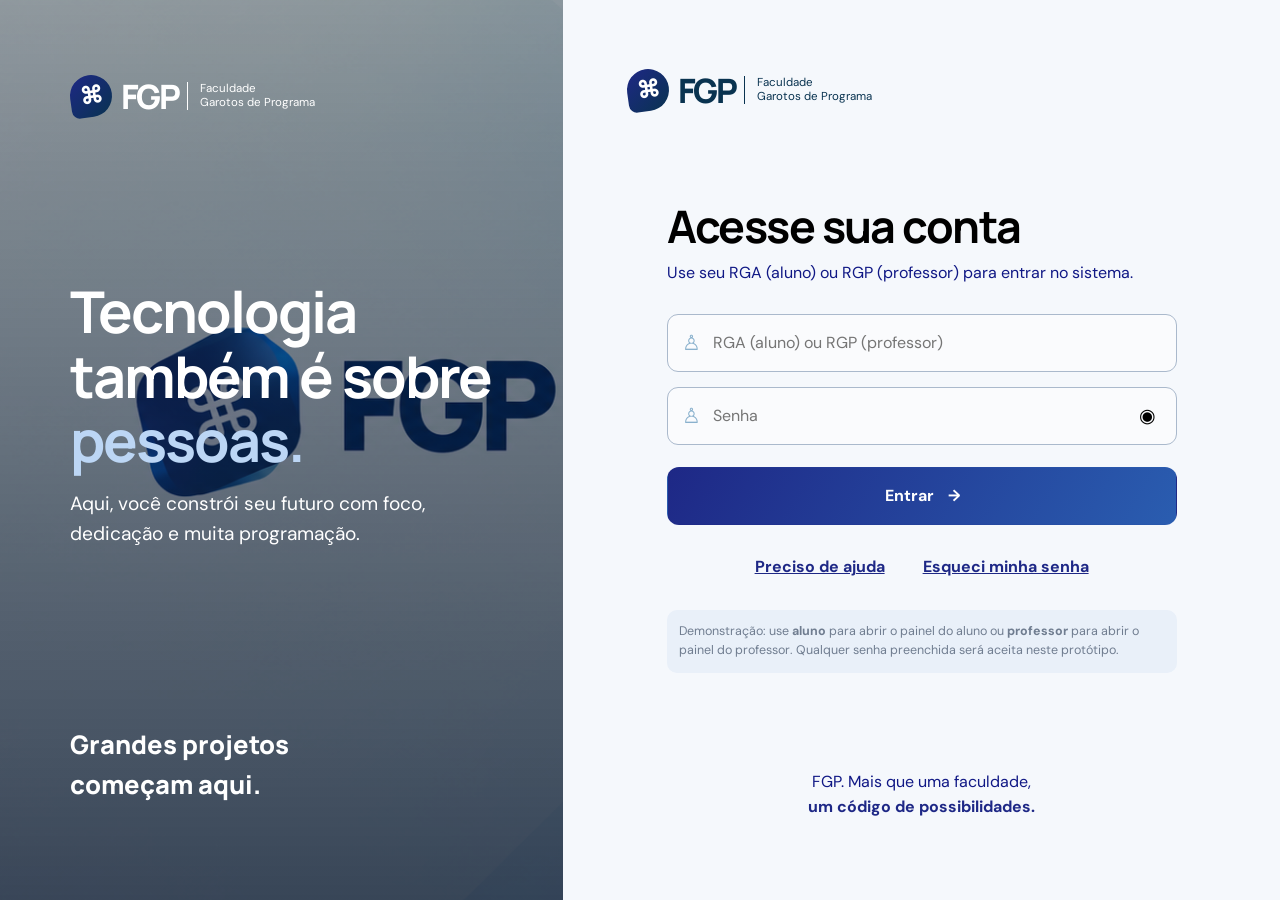
==== frontend/login.html @ a55eb17c "Aula 2: Flask servindo o site" ====
<!DOCTYPE html>
<html lang="pt-BR">
<head>
  <meta charset="UTF-8"><meta name="viewport" content="width=device-width, initial-scale=1.0">
  <title>Acesso ao portal | FGP</title><link rel="stylesheet" href="css/style.css"><script src="js/app.js" defer></script>
</head>
<body class="login-page">
  <main class="login-layout">
    <section class="login-story">
      <a class="brand brand-light" href="index.html"><span class="brand-mark">⌘</span><span class="brand-name">FGP</span><span class="brand-subtitle">Faculdade<br>Garotos de Programa</span></a>
      <div><h1>Tecnologia também é sobre <span>pessoas.</span></h1><p>Aqui, você constrói seu futuro com foco, dedicação e muita programação.</p></div>
      <p class="story-quote">Grandes projetos<br>começam aqui.</p>
    </section>
    <section class="login-panel">
      <a class="brand login-brand" href="index.html"><span class="brand-mark">⌘</span><span class="brand-name">FGP</span><span class="brand-subtitle">Faculdade<br>Garotos de Programa</span></a>
      <div class="login-box">
        <h2>Acesse sua conta</h2><p>Use seu RGA (aluno) ou RGP (professor) para entrar no sistema.</p>
        <form id="login-form">
          <label class="sr-only" for="login-id">RGA ou RGP</label><div class="input-icon"><span>♙</span><input id="login-id" name="identificador" placeholder="RGA (aluno) ou RGP (professor)" autocomplete="username" required></div>
          <label class="sr-only" for="login-password">Senha</label><div class="input-icon"><span>♙</span><input id="login-password" name="senha" type="password" placeholder="Senha" autocomplete="current-password" required><button class="password-toggle" type="button" aria-label="Mostrar senha">◉</button></div>
          <button class="button button-primary button-full" type="submit">Entrar <span>→</span></button>
          <div class="login-links"><button type="button" class="text-button" data-dialog="help-dialog">Preciso de ajuda</button><button type="button" class="text-button" data-dialog="reset-dialog">Esqueci minha senha</button></div>
          <p class="login-hint">Demonstração: use <b>aluno</b> para abrir o painel do aluno ou <b>professor</b> para abrir o painel do professor. Qualquer senha preenchida será aceita neste protótipo.</p>
          <div class="form-message" id="login-message" role="status" aria-live="polite"></div>
        </form>
      </div>
      <p class="login-tagline">FGP. Mais que uma faculdade,<br><strong>um código de possibilidades.</strong></p>
    </section>
  </main>
  <dialog id="help-dialog" class="modal"><button class="modal-close" data-close-dialog aria-label="Fechar">×</button><h2>Precisa de ajuda?</h2><p>Para este protótipo, utilize o identificador <b>aluno</b> ou <b>professor</b> e preencha uma senha de demonstração.</p><p>Em um sistema real, este espaço deve estar conectado ao suporte institucional.</p></dialog>
  <dialog id="reset-dialog" class="modal"><button class="modal-close" data-close-dialog aria-label="Fechar">×</button><h2>Recuperar senha</h2><p>A recuperação real precisa de um serviço seguro de autenticação. No protótipo, volte ao login e use as credenciais de demonstração.</p><button class="button button-primary" data-close-dialog>Entendi</button></dialog>
</body>
</html>
---- frontend/css/style.css ----
/* ==========================================================
   FGP — Folha de estilos principal
   Cores, componentes, responsividade e animações em português.
   ========================================================== */
@import url('https://fonts.googleapis.com/css2?family=DM+Sans:wght@400;500;600;700&family=Manrope:wght@400;500;600;700;800&display=swap');

:root {
  --green-950: #093350;
  --green-900: #397cab;
  --green-800: #8ab1cd;
  --green-700: #1e2886;
  --green-600: #000c7a;
  --green-200: #d6e4f3;
  --green-100: #e8f0fa;
  --cream: #f5f8fc;
  --white: #fff;
  --text: #000000;
  --muted: #101885;
  --line: #d0dbe8;
  --yellow: #2f6fd6;
  --shadow: 0 12px 35px rgba(9, 35, 80, .09);
  --radius: 18px;
  --content: 1440px;
}
* { box-sizing: border-box; }
html { scroll-behavior: smooth; scroll-padding-top: 90px; }
body { margin: 0; color: var(--text); background: var(--cream); font-family: 'DM Sans', Arial, sans-serif; line-height: 1.55; }
button, input, select, textarea { font: inherit; }
button, a { -webkit-tap-highlight-color: transparent; }
a { color: inherit; text-decoration: none; }
button { color: inherit; }
img { max-width: 100%; }
[hidden] { display: none !important; }
h1, h2, h3, h4 { font-family: 'Manrope', 'DM Sans', sans-serif; line-height: 1.12; letter-spacing: -.035em; margin-top: 0; }
p { margin-top: 0; }
.container { width: min(var(--content), calc(100% - 7vw)); margin-inline: auto; }
.eyebrow { color: var(--green-700); font-size: .76rem; font-weight: 800; letter-spacing: .22em; line-height: 1.6; margin-bottom: 12px; }
.section-title { font-size: clamp(2rem, 4vw, 3.4rem); margin-bottom: 12px; }
.section-title span, h1 span, h2 span { color: var(--green-600); }
.section-intro { max-width: 560px; color: var(--muted); margin-bottom: 28px; }
.site-header { min-height: 82px; padding: 12px 5.2%; display: flex; align-items: center; gap: 28px; justify-content: space-between; background: rgba(246, 249, 253, .96); border-bottom: 1px solid rgba(9, 35, 80, .08); position: sticky; top: 0; z-index: 20; backdrop-filter: blur(16px); }
.brand { display: inline-flex; align-items: center; gap: 9px; flex-shrink: 0; color: var(--green-950); }
.brand-mark { display: grid; place-items: center; width: 42px; height: 42px; border-radius: 50% 50% 50% 8px; background: linear-gradient(140deg, var(--green-700), var(--green-950)); color: white; font-size: 1.45rem; font-weight: 800; transform: rotate(-8deg); }
.brand-name { font-family: 'Manrope', sans-serif; font-size: 2.1rem; font-weight: 800; letter-spacing: -.08em; }
.brand-subtitle { border-left: 1px solid currentColor; padding-left: 12px; font-size: .72rem; line-height: 1.25; }
.main-nav { display: flex; align-items: center; gap: clamp(16px, 3vw, 42px); font-size: .9rem; }
.main-nav a { padding: 10px 0; position: relative; transition: color .25s ease; }
.main-nav a::after { content: ''; position: absolute; left: 0; bottom: 2px; width: 0; height: 2px; background: var(--green-600); transition: width .25s ease; }
.main-nav a:hover, .main-nav a.active { color: var(--green-700); }
.main-nav a:hover::after, .main-nav a.active::after { width: 100%; }
.button { display: inline-flex; justify-content: center; align-items: center; gap: 14px; min-height: 46px; padding: 12px 19px; border: 1px solid transparent; border-radius: 12px; font-weight: 700; cursor: pointer; text-align: center; transition: transform .22s ease, box-shadow .22s ease, background .22s ease, border-color .22s ease; }
.button:hover { transform: translateY(-3px); box-shadow: 0 9px 20px rgba(9, 35, 80, .16); }
.button:active, .dashboard-card:active, .feature-card:active { transform: translateY(0) scale(.985); }
.button-primary { background: linear-gradient(120deg, var(--green-700), #2a5db0); color: white; }
.button-primary:hover { background: var(--green-900); }
.button-outline { border-color: var(--green-700); color: var(--green-800); background: transparent; }
.button-outline:hover { background: var(--green-100); }
.button-light { color: var(--green-950); background: #fff; }
.button-ghost { border-color: rgba(255,255,255,.8); color: white; background: transparent; }
.button-full { width: 100%; }
.menu-toggle { display: none; border: 1px solid var(--line); background: white; border-radius: 10px; padding: 8px 12px; cursor: pointer; }
.home-hero { display: grid; grid-template-columns: minmax(360px, .96fr) minmax(0, 1.04fr); min-height: clamp(420px, 39vw, 610px); background: linear-gradient(90deg, var(--cream) 0%, #f2f6fb 50%, #e3ecf7 100%); }
.hero-copy { padding: clamp(40px, 6vw, 85px) 5vw; display: flex; flex-direction: column; justify-content: center; align-items: flex-start; }
.hero-copy h1 { font-size: clamp(2.5rem, 4.6vw, 4.7rem); margin-bottom: 18px; max-width: 660px; }
.hero-copy > p:not(.eyebrow) { max-width: 510px; color: var(--muted); font-size: clamp(1rem, 1.4vw, 1.2rem); }
.button-row { display: flex; flex-wrap: wrap; gap: 14px; margin-top: 16px; }
.hero-image, .degree-hero-image, .promo-image, .campus-photo, .welcome-photo, .teacher-photo { background-size: cover; background-position: center; }
.home-photo { min-height: 400px; position: relative; background-image: linear-gradient(90deg, rgba(245,248,252,.05), rgba(6,22,48,.02)), url('../assets/Banner\ corporativo\ FGP\ em\ azul\ e\ menta.png'); background-position: 60% 38%; }
.photo-caption { position: absolute; right: 9%; top: 14%; color: white; font-family: 'Manrope'; font-size: clamp(1.4rem, 2.5vw, 2.6rem); font-weight: 800; line-height: 1.04; text-shadow: 0 3px 14px #091f3d; }
.feature-grid { display: grid; grid-template-columns: repeat(3, 1fr); gap: 20px; padding-block: 26px; }
.feature-card, .dashboard-card { position: relative; text-align: left; display: block; border: 1px solid var(--line); border-radius: 15px; background: rgba(255,255,255,.46); padding: 23px; transition: transform .24s ease, box-shadow .24s ease, border-color .24s ease, background .24s ease; }
.feature-card:hover, .dashboard-card:hover { transform: translateY(-5px); box-shadow: var(--shadow); border-color: #9db3cf; background: white; }
.feature-icon { display: inline-grid; place-items: center; width: 56px; height: 56px; border-radius: 15px; background: var(--green-100); color: var(--green-900); font-size: 2rem; margin-bottom: 13px; }
.feature-card h2, .dashboard-card h3 { font-size: 1.18rem; margin-bottom: 8px; }
.feature-card p, .dashboard-card p { color: var(--muted); font-size: .94rem; margin-bottom: 24px; max-width: 300px; }
.card-arrow, .dashboard-card i { position: absolute; right: 20px; bottom: 15px; font-size: 1.4rem; font-style: normal; transition: transform .2s ease; }
.feature-card:hover .card-arrow, .dashboard-card:hover i { transform: translateX(5px); }
.section { padding-block: 52px 62px; }
.section-soft { background: linear-gradient(130deg, #edf2f9, #f7f9fc); }
.promo-grid { display: grid; grid-template-columns: repeat(3, 1fr); gap: 16px; margin-top: 26px; }
.promo-card { border: 1px solid var(--line); border-radius: 15px; overflow: hidden; background: white; box-shadow: 0 3px 10px rgba(0,0,0,.035); }
.promo-image { height: clamp(150px, 18vw, 255px); }
.lab-photo { background-image: url('../assets/Banner\ corporativo\ FGP\ em\ azul\ e\ menta.png'); background-position: 52% 28%; }
.teamwork-photo { background-image: url('../assets/Banner\ corporativo\ FGP\ em\ azul\ e\ menta.png'); background-position: 67% 35%; }
.campus-photo { background-image: url('../assets/Banner\ corporativo\ FGP\ em\ azul\ e\ menta.png'); background-position: 16% 80%; }
.promo-content { padding: 18px 20px 20px; }
.promo-content h3 { font-size: 1.05rem; margin-bottom: 7px; }
.promo-content p { color: var(--muted); font-size: .9rem; margin-bottom: 0; }
.cta-band { display: flex; justify-content: space-between; align-items: center; gap: 28px; background: linear-gradient(115deg, #0d2c55, #1e4f8f); color: white; border-radius: 18px; padding: clamp(28px, 4vw, 54px); margin-block: 34px; }
.cta-band h2 { font-size: clamp(1.7rem, 3.2vw, 2.8rem); margin-bottom: 8px; }
.cta-band h2 span { color: #c9dcf5; }
.cta-band p { margin-bottom: 0; color: #dfe8f5; }
.cta-band .button-row { margin-top: 0; justify-content: flex-end; }
.site-footer { display: grid; grid-template-columns: 1.5fr 1.4fr 1fr 1fr 1.2fr; gap: 25px; align-items: start; padding: 38px 5.2%; background: #f8fafd; border-top: 1px solid var(--line); font-size: .84rem; }
.site-footer > p { color: var(--muted); }
.footer-links { display: flex; flex-direction: column; gap: 7px; }
.footer-links a:hover { color: var(--green-600); text-decoration: underline; }
.footer-social { display: flex; flex-direction: column; gap: 10px; }
.footer-social span { font-size: 1.2rem; }
.footer-social small { color: #7a8699; }

/* Página de graduações e captação de interessados */
.degree-hero { display: grid; grid-template-columns: .92fr 1.08fr; min-height: 380px; background: #eef3fa; }
.degree-hero-copy { padding: clamp(32px, 5vw, 66px) 5vw; display: flex; flex-direction: column; justify-content: center; }
.degree-hero-copy h1 { font-size: clamp(2.7rem, 5vw, 4.5rem); margin-bottom: 18px; }
.degree-hero-copy > p:not(.eyebrow) { color: var(--muted); max-width: 490px; }
.degree-hero-image { min-height: 360px; background-image: url('../assets/Banner\ corporativo\ FGP\ em\ azul\ e\ menta.png'); background-position: 69% 35%; }
.mini-benefits { display: flex; flex-wrap: wrap; gap: 12px; margin-top: 20px; font-size: .78rem; color: var(--green-800); }
.mini-benefits span { border-right: 1px solid #c5d1e0; padding-right: 12px; }
.degree-content { display: grid; grid-template-columns: minmax(0, 1.25fr) minmax(320px, .85fr); gap: 30px; align-items: start; padding-block: 30px 50px; }
.degree-list-area { padding: 18px 0; }
.degree-list-area h2 { font-size: clamp(1.7rem, 3vw, 2.3rem); margin-bottom: 8px; }
.degree-list-area > p:not(.eyebrow) { color: var(--muted); max-width: 560px; }
.course-toggle { margin: 12px 0 28px; }
.course-list { display: grid; gap: 10px; margin-bottom: 26px; }
.course-option { display: grid; grid-template-columns: 45px 1fr auto; align-items: center; gap: 12px; padding: 15px; border: 1px solid var(--line); border-radius: 13px; background: white; animation: fade-up .35s ease both; }
.course-option > span { display: grid; place-items: center; width: 42px; height: 42px; border-radius: 12px; background: var(--green-100); font-size: 1.35rem; }
.course-option h3 { margin-bottom: 4px; font-size: 1rem; }
.course-option p { margin-bottom: 0; color: var(--muted); font-size: .84rem; }
.text-button { border: 0; background: transparent; color: var(--green-700); text-decoration: underline; font-weight: 700; cursor: pointer; padding: 8px; }
.text-button:hover { color: var(--green-950); }
.highlight-courses { margin-top: 24px; }
.small-course-grid { display: grid; grid-template-columns: repeat(3, minmax(0,1fr)); gap: 12px; }
.small-course { position: relative; text-align: left; min-height: 135px; display: flex; flex-direction: column; align-items: flex-start; gap: 10px; padding: 16px; background: #fff; border: 1px solid var(--line); border-radius: 13px; cursor: pointer; transition: transform .2s ease, box-shadow .2s ease; }
.small-course:hover { transform: translateY(-4px); box-shadow: var(--shadow); }
.small-course span { display: grid; place-items: center; width: 38px; height: 38px; border-radius: 10px; background: var(--green-800); color: white; font-size: 1.3rem; }
.small-course strong { font-size: .88rem; line-height: 1.25; padding-right: 12px; }
.small-course i { position: absolute; right: 12px; bottom: 9px; font-style: normal; }
.contact-card { padding: 24px; border: 1px solid #c9d7e8; border-radius: 16px; background: linear-gradient(145deg, #f2f6fc, white); box-shadow: 0 8px 25px rgba(9,35,80,.05); }
.contact-card h2 { font-size: clamp(1.55rem, 2.4vw, 2.1rem); margin-bottom: 9px; }
.contact-card > p:not(.eyebrow) { color: var(--muted); font-size: .93rem; }
.contact-card form { display: flex; flex-direction: column; gap: 7px; }
.contact-card label, .contact-card legend { font-size: .82rem; font-weight: 700; margin-top: 4px; }
.contact-card input:not([type=radio]), .contact-card select, .contact-card textarea { width: 100%; border: 1px solid #c5d1e0; background: white; border-radius: 8px; min-height: 42px; padding: 10px 12px; outline: none; transition: border-color .2s ease, box-shadow .2s ease; }
.contact-card input:focus, .contact-card select:focus, .contact-card textarea:focus, .input-icon:focus-within { border-color: var(--green-600); box-shadow: 0 0 0 3px rgba(42,93,176,.13); }
.contact-card fieldset { border: 0; padding: 0; margin: 8px 0 12px; }
.contact-card legend { margin-bottom: 8px; }
.turn-options { display: grid; grid-template-columns: 1fr 1fr; gap: 8px; }
.turn-options label { margin: 0; cursor: pointer; }
.turn-options input { position: absolute; opacity: 0; }
.turn-options span { display: block; padding: 10px 8px; border: 1px solid #c5d1e0; border-radius: 10px; text-align: center; background: white; font-weight: 500; transition: all .2s ease; }
.turn-options input:checked + span { border-color: var(--green-700); background: var(--green-100); box-shadow: inset 0 0 0 1px var(--green-700); }
.form-note { font-size: .72rem; color: #707d90; margin: 7px 0 0; }
.form-message { margin-top: 8px; font-size: .9rem; font-weight: 700; color: var(--green-800); }
.campus-banner { display: grid; grid-template-columns: .9fr 1.1fr; min-height: 310px; background: var(--green-900); color: white; }
.campus-banner .campus-photo { min-height: 310px; background-image: url('../assets/Banner\ corporativo\ FGP\ em\ azul\ e\ menta.png'); background-position: 16% 80%; }
.campus-copy { padding: clamp(26px, 4vw, 48px); display: flex; flex-direction: column; align-items: flex-start; justify-content: center; background: linear-gradient(120deg, #0f2f57, #24569a); }
.campus-copy .eyebrow { color: #cfe0f5; }
.campus-copy h2 { font-size: clamp(1.8rem, 3.6vw, 3rem); max-width: 700px; }
.campus-copy p:not(.eyebrow) { max-width: 600px; color: #dfe8f5; }

/* Tela de login */
.login-page { background: var(--cream); min-height: 100vh; }
.login-layout { min-height: 100vh; display: grid; grid-template-columns: .88fr 1.12fr; }
.login-story { position: relative; padding: clamp(28px, 5.5vw, 70px); display: flex; flex-direction: column; justify-content: space-between; color: white; background: linear-gradient(0deg, rgba(5,20,45,.78), rgba(5,20,45,.42)), url('../assets/Banner\ corporativo\ FGP\ em\ azul\ e\ menta.png') center / cover; overflow: hidden; }
.brand-light { color: white; }
.login-story h1 { font-size: clamp(2.4rem, 4.5vw, 4rem); max-width: 500px; margin-bottom: 16px; }
.login-story h1 span { color: #bcd6f5; }
.login-story p { max-width: 420px; font-size: clamp(1rem, 1.5vw, 1.25rem); }
.story-quote { font-weight: 800; font-family: 'Manrope'; font-size: 1.6rem !important; }
.login-panel { padding: clamp(28px, 5vw, 70px); display: flex; flex-direction: column; justify-content: space-between; }
.login-brand { align-self: flex-start; }
.login-box { width: min(100%, 510px); margin: 45px auto; }
.login-box h2 { font-size: clamp(2rem, 3.5vw, 2.8rem); margin-bottom: 10px; }
.login-box > p { color: var(--muted); margin-bottom: 28px; }
.input-icon { display: flex; align-items: center; gap: 12px; border: 1px solid #aab9cc; border-radius: 11px; padding: 0 14px; margin-bottom: 15px; min-height: 58px; background: rgba(255,255,255,.5); transition: box-shadow .2s ease, border-color .2s ease; }
.input-icon > span { font-size: 1.3rem; color: var(--green-800); }
.input-icon input { flex: 1; min-width: 0; border: 0; outline: 0; background: transparent; padding: 14px 0; }
.password-toggle { border: 0; background: transparent; cursor: pointer; font-size: 1.2rem; }
.login-box .button { margin-top: 7px; min-height: 58px; }
.login-links { display: flex; justify-content: center; gap: 22px; flex-wrap: wrap; margin-top: 22px; }
.login-hint { font-size: .78rem; color: #707d90; background: #e9f0f9; border-radius: 10px; padding: 12px; margin-top: 22px; }
.login-tagline { align-self: center; text-align: center; color: var(--muted); }
.login-tagline strong { color: var(--green-700); }
.sr-only { position: absolute; width: 1px; height: 1px; padding: 0; margin: -1px; overflow: hidden; clip: rect(0,0,0,0); white-space: nowrap; border: 0; }
.modal { width: min(92vw, 480px); border: 1px solid var(--line); border-radius: 18px; padding: 28px; color: var(--text); box-shadow: var(--shadow); }
.modal::backdrop { background: rgba(4, 18, 40, .55); backdrop-filter: blur(4px); }
.modal-close { float: right; border: 0; background: transparent; font-size: 1.8rem; cursor: pointer; }

/* Portais do aluno e do professor */
.portal-page { min-height: 100vh; background: #f5f8fc; }
.portal-sidebar { width: 242px; position: fixed; inset: 0 auto 0 0; z-index: 30; display: flex; flex-direction: column; background: linear-gradient(180deg, #0a2445, #133a6b); color: white; padding: 20px 0; }
.portal-sidebar > .brand { padding: 0 20px 24px; border-bottom: 1px solid rgba(255,255,255,.15); }
.portal-sidebar .brand-name { font-size: 1.8rem; }
.portal-sidebar .brand-mark { width: 36px; height: 36px; font-size: 1.1rem; }
.portal-sidebar .brand-subtitle { font-size: .63rem; padding-left: 8px; }
.portal-nav { display: flex; flex-direction: column; padding-top: 16px; gap: 3px; }
.portal-nav a { padding: 14px 20px; color: #dfe8f5; border-left: 4px solid transparent; transition: background .2s ease, padding-left .2s ease; font-size: .91rem; }
.portal-nav a:hover, .portal-nav a.active { background: rgba(255,255,255,.12); border-left-color: #8fc1ff; padding-left: 25px; color: white; }
.sidebar-bottom { margin-top: auto; text-align: center; padding: 20px; color: #d8e4f3; }
.sidebar-bottom .brand-mark { margin: auto; background: rgba(255,255,255,.13); }
.sidebar-bottom p { font-size: .88rem; margin: 12px 0; }
.logout-link { display: inline-block; margin-top: 8px; font-size: .82rem; color: #d3e2f5; text-decoration: underline; }
.portal-main { margin-left: 242px; min-width: 0; }
.portal-header { height: 76px; padding: 12px clamp(18px, 3vw, 42px); display: flex; align-items: center; justify-content: space-between; background: rgba(252,253,255,.95); border-bottom: 1px solid #dde4ee; position: sticky; top: 0; z-index: 15; backdrop-filter: blur(12px); }
.user-menu { display: flex; align-items: center; gap: 10px; font-size: .88rem; }
.notification { font-size: 1.3rem; margin-right: 7px; }
.avatar { display: grid; place-items: center; width: 34px; height: 34px; border-radius: 50%; background: var(--green-900); color: white; font-weight: 800; }
.logout-small { margin-left: 8px; color: var(--green-700); text-decoration: underline; }
.portal-welcome { min-height: 300px; display: grid; grid-template-columns: .95fr 1.05fr; align-items: stretch; background: linear-gradient(90deg, #f6f9fd, #e9f0f9); overflow: hidden; }
.portal-welcome > div:first-child { align-self: center; padding: 36px clamp(24px, 3vw, 48px); position: relative; z-index: 1; }
.portal-welcome h1 { font-size: clamp(2.4rem, 4.3vw, 4.2rem); margin-bottom: 12px; color: var(--green-950); }
.portal-welcome h2 { font-size: clamp(1.1rem, 1.8vw, 1.55rem); font-weight: 600; margin-bottom: 12px; }
.portal-welcome p:not(.eyebrow) { max-width: 500px; color: var(--muted); font-size: .94rem; }
.welcome-photo { min-height: 280px; background-image: linear-gradient(90deg, rgba(245,248,252,.55), transparent 30%), url('../assets/Banner\ corporativo\ FGP\ em\ azul\ e\ menta.png'); background-position: center 36%; }
.teacher-photo { min-height: 280px; background-image: linear-gradient(90deg, rgba(245,248,252,.55), transparent 30%), url('../assets/Banner\ corporativo\ FGP\ em\ azul\ e\ menta.png'); background-position: 60% 33%; }
.portal-section { padding: 24px clamp(18px, 2.7vw, 38px) 34px; }
.student-shortcuts { display: grid; grid-template-columns: repeat(4, minmax(0, 1fr)); gap: 14px; }
.dashboard-card { width: 100%; min-height: 185px; cursor: pointer; color: var(--text); font-family: inherit; }
.dashboard-card .feature-icon { width: 52px; height: 52px; font-size: 1.8rem; margin-bottom: 12px; }
.dashboard-card h3 { font-size: 1.08rem; }
.dashboard-card p { font-size: .85rem; margin-bottom: 25px; }
.wide-card { grid-column: span 2; }
.student-lower { display: grid; grid-template-columns: minmax(0, 1.5fr) minmax(250px, .9fr); gap: 18px; margin-top: 20px; }
.performance-card, .quick-info, .teacher-message { border: 1px solid #d5dfeb; border-radius: 14px; background: linear-gradient(140deg, #edf3fa, #f9fbfe); padding: clamp(18px, 2.2vw, 28px); }
.performance-card > .feature-icon { float: left; margin-right: 14px; }
.performance-card h2 { font-size: 1.35rem; padding-top: 7px; }
.performance-card > p { color: var(--muted); clear: both; }
.performance-content { display: flex; align-items: center; gap: 24px; margin: 18px 0; }
.progress-ring { width: clamp(135px, 17vw, 190px); aspect-ratio: 1; border-radius: 50%; flex-shrink: 0; display: grid; place-items: center; background: conic-gradient(var(--yellow) 0deg 270deg, #dbe3ee 270deg 360deg); position: relative; }
.progress-ring::before { content: ''; position: absolute; inset: 13px; background: #f4f7fc; border-radius: 50%; }
.progress-ring > div { z-index: 1; display: flex; flex-direction: column; align-items: center; }
.progress-ring strong { font-family: 'Manrope'; font-size: 2.4rem; line-height: 1.1; }
.progress-ring span { font-size: .68rem; font-weight: 800; letter-spacing: .14em; }
.performance-note { border-left: 1px solid #9cadc4; padding-left: 20px; }
.performance-note strong { font-size: .92rem; }
.performance-note p { color: var(--muted); font-size: .88rem; margin-top: 15px; }
.performance-card > .button { float: right; }
.quick-info h3 { font-size: 1.08rem; padding-bottom: 15px; border-bottom: 1px solid #d9e2ee; margin-bottom: 0; }
.quick-row { display: flex; align-items: flex-start; gap: 14px; padding: 15px 0; border-bottom: 1px solid #dde5ef; }
.quick-row > span { font-size: 1.5rem; color: var(--green-800); }
.quick-row > div { display: flex; flex-direction: column; gap: 4px; }
.quick-row small { color: var(--muted); font-size: .78rem; }
.quick-row strong { font-size: .88rem; }
.quick-banner { margin-top: 14px; padding: 16px; border-radius: 10px; background: var(--green-900); color: white; font-weight: 700; }
.teacher-shortcuts { display: grid; grid-template-columns: repeat(3, minmax(0, 1fr)); gap: 14px; }
.teacher-shortcuts .dashboard-card { min-height: 185px; }
.teacher-bottom-grid { display: grid; grid-template-columns: minmax(0, 1.3fr) minmax(260px, .9fr); gap: 18px; margin-top: 20px; }
.teacher-message { min-height: 260px; background: linear-gradient(120deg, #e9f1fb, #f6f9fd); }
.teacher-message .feature-icon { float: left; margin-right: 12px; }
.teacher-message h2 { font-size: 1.35rem; padding-top: 7px; }
.teacher-message p { clear: both; padding-top: 14px; max-width: 430px; }
.teacher-message small { display: block; margin-top: 36px; color: var(--green-700); }
.portal-footer { padding: 24px clamp(18px, 3vw, 42px); display: flex; justify-content: space-between; align-items: center; gap: 20px; background: #fff; border-top: 1px solid var(--line); font-size: .82rem; }
.portal-footer .brand-name { font-size: 1.7rem; }
.portal-footer .brand-mark { width: 34px; height: 34px; }
.portal-footer .brand-subtitle { font-size: .6rem; }
.detail-section { min-height: 60vh; }
.detail-section h1 { font-size: clamp(2rem, 3.5vw, 3.2rem); }
.back-button { background: transparent; border: 1px solid var(--line); border-radius: 9px; padding: 9px 14px; cursor: pointer; margin-bottom: 25px; transition: background .2s ease; }
.back-button:hover { background: var(--green-100); }
.detail-content { display: grid; grid-template-columns: repeat(2, minmax(0, 1fr)); gap: 14px; margin-top: 24px; }
.detail-panel { border: 1px solid var(--line); background: white; border-radius: 13px; padding: 20px; }
.detail-panel h3 { font-size: 1.08rem; }
.detail-panel p { color: var(--muted); }
.detail-panel input, .detail-panel textarea, .detail-panel select { width: 100%; border: 1px solid var(--line); border-radius: 8px; padding: 10px; margin: 5px 0 12px; }
.detail-panel textarea { min-height: 110px; resize: vertical; }
.detail-table { width: 100%; border-collapse: collapse; background: white; border-radius: 12px; overflow: hidden; grid-column: 1 / -1; }
.detail-table th, .detail-table td { text-align: left; padding: 13px 15px; border-bottom: 1px solid #e3e9f1; }
.detail-table th { background: var(--green-100); }

/* Animações suaves e acessibilidade */
@keyframes fade-up { from { opacity: 0; transform: translateY(9px); } to { opacity: 1; transform: translateY(0); } }
@media (prefers-reduced-motion: no-preference) {
  .feature-card, .dashboard-card, .button { will-change: transform; }
  .progress-ring { animation: ring-in 1.1s cubic-bezier(.2,.8,.2,1) both; }
  @keyframes ring-in { from { background: conic-gradient(var(--yellow) 0deg, #dbe3ee 0deg 360deg); } }
}
:focus-visible { outline: 3px solid #6fa3e8; outline-offset: 3px; }

/* Ajustes para telas menores, tablets, celulares e telas grandes */
@media (min-width: 1700px) {
  :root { --content: 1650px; }
  body { font-size: 1.08rem; }
  .portal-sidebar { width: 285px; }
  .portal-main { margin-left: 285px; }
  .portal-welcome { min-height: 360px; }
}
@media (max-width: 1100px) {
  .site-header { padding-inline: 3%; gap: 16px; }
  .main-nav { gap: 17px; }
  .home-hero { grid-template-columns: 1fr 1fr; }
  .degree-content { grid-template-columns: minmax(0, 1fr) minmax(300px, .85fr); gap: 18px; }
  .student-shortcuts { grid-template-columns: repeat(2, minmax(0, 1fr)); }
  .teacher-shortcuts { grid-template-columns: repeat(2, minmax(0, 1fr)); }
  .student-lower, .teacher-bottom-grid { grid-template-columns: 1fr; }
  .site-footer { grid-template-columns: repeat(3, 1fr); }
  .footer-social { grid-column: span 2; }
}
@media (max-width: 800px) {
  .site-header { min-height: 72px; }
  .menu-toggle { display: inline-flex; align-items: center; justify-content: center; }
  .site-header .menu-toggle { margin-left: auto; order: 2; }
  .main-nav { display: none; position: absolute; top: 100%; left: 0; right: 0; padding: 12px 5%; background: white; border-bottom: 1px solid var(--line); box-shadow: var(--shadow); flex-direction: column; align-items: stretch; gap: 0; }
  .main-nav.open { display: flex; }
  .main-nav a { padding: 12px 0; }
  .header-login { order: 3; min-height: 40px; padding: 8px 12px; }
  .header-login span { display: none; }
  .home-hero, .degree-hero { grid-template-columns: 1fr; }
  .hero-copy { padding: 40px 6%; }
  .home-photo { min-height: 320px; }
  .degree-hero-copy { padding: 36px 6%; }
  .degree-hero-image { min-height: 300px; }
  .feature-grid, .promo-grid { grid-template-columns: 1fr; }
  .promo-image { height: 240px; }
  .cta-band { flex-direction: column; align-items: flex-start; }
  .cta-band .button-row { justify-content: flex-start; }
  .site-footer { grid-template-columns: repeat(2, 1fr); }
  .degree-content { grid-template-columns: 1fr; }
  .contact-card { order: -1; }
  .small-course-grid { grid-template-columns: repeat(2, minmax(0, 1fr)); }
  .campus-banner { grid-template-columns: 1fr; }
  .campus-banner .campus-photo { min-height: 240px; }
  .login-layout { grid-template-columns: 1fr; }
  .login-story { min-height: 300px; gap: 35px; }
  .login-story .story-quote { display: none; }
  .login-panel { min-height: 650px; }
  .login-box { margin-block: 35px; }
  .portal-sidebar { width: 270px; transform: translateX(-105%); transition: transform .28s ease; box-shadow: none; }
  .portal-sidebar.open { transform: translateX(0); box-shadow: 12px 0 35px rgba(0,0,0,.2); }
  .portal-main { margin-left: 0; }
  .portal-menu-toggle { display: inline-flex; }
  .portal-welcome { grid-template-columns: 1fr; }
  .portal-welcome > div:first-child { padding: 32px 24px; }
  .welcome-photo, .teacher-photo { min-height: 270px; }
  .teacher-shortcuts { grid-template-columns: repeat(2, minmax(0, 1fr)); }
  .portal-header > span { display: none; }
  .user-menu strong { display: none; }
}
@media (max-width: 520px) {
  .container { width: calc(100% - 30px); }
  .brand-mark { width: 34px; height: 34px; font-size: 1.1rem; }
  .brand-name { font-size: 1.65rem; }
  .brand-subtitle { font-size: .58rem; padding-left: 7px; }
  .site-header { gap: 8px; padding-inline: 14px; }
  .header-login { font-size: .78rem; }
  .hero-copy h1, .degree-hero-copy h1 { font-size: 2.55rem; }
  .button-row { width: 100%; }
  .button-row .button { width: 100%; }
  .home-photo { min-height: 260px; }
  .feature-card { padding: 20px; }
  .cta-band { border-radius: 12px; padding: 25px 20px; }
  .site-footer { grid-template-columns: 1fr; padding: 28px 20px; }
  .footer-social { grid-column: auto; }
  .small-course-grid { grid-template-columns: 1fr 1fr; gap: 8px; }
  .small-course { padding: 12px; min-height: 130px; }
  .course-option { grid-template-columns: 38px 1fr; }
  .course-option > span { width: 36px; height: 36px; }
  .course-option .text-button { grid-column: 2; justify-self: start; }
  .contact-card { padding: 18px; }
  .login-story { padding: 26px 22px; min-height: 260px; }
  .login-story h1 { font-size: 2.3rem; }
  .login-panel { padding: 26px 20px; }
  .login-box { margin-block: 30px; }
  .login-links { gap: 8px; justify-content: space-between; }
  .portal-sidebar { width: min(84vw, 300px); }
  .portal-header { padding-inline: 14px; }
  .portal-section { padding: 18px 14px 26px; }
  .student-shortcuts, .teacher-shortcuts { grid-template-columns: 1fr 1fr; gap: 9px; }
  .dashboard-card { min-height: 175px; padding: 14px; }
  .dashboard-card .feature-icon { width: 42px; height: 42px; font-size: 1.4rem; }
  .dashboard-card h3 { font-size: .96rem; }
  .dashboard-card p { font-size: .78rem; }
  .wide-card { grid-column: span 2; }
  .performance-content { flex-direction: column; align-items: flex-start; }
  .performance-note { border-left: 0; border-top: 1px solid #b4c2d6; padding: 14px 0 0; }
  .performance-card > .button { float: none; width: 100%; }
  .progress-ring { width: 155px; }
  .quick-info { padding: 18px; }
  .portal-footer { flex-direction: column; align-items: flex-start; }
  .detail-content { grid-template-columns: 1fr; }
  .detail-table { font-size: .8rem; }
  .detail-table th, .detail-table td { padding: 9px 7px; }
}
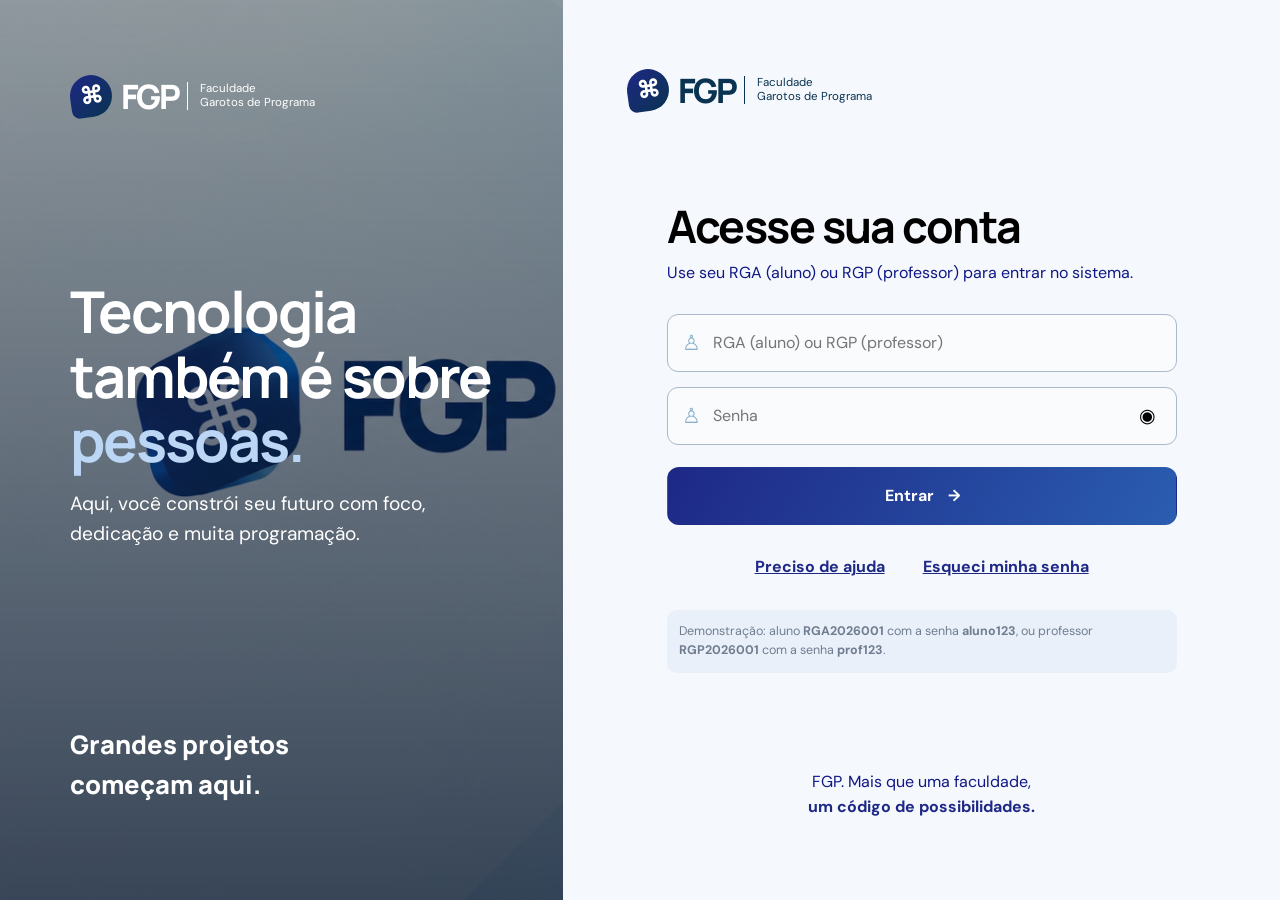
==== commit d583e1b1: "Parte 3: login e painéis conectados ao backend" ====
--- a/frontend/login.html
+++ b/frontend/login.html
@@ -20,7 +20,7 @@
           <label class="sr-only" for="login-password">Senha</label><div class="input-icon"><span>♙</span><input id="login-password" name="senha" type="password" placeholder="Senha" autocomplete="current-password" required><button class="password-toggle" type="button" aria-label="Mostrar senha">◉</button></div>
           <button class="button button-primary button-full" type="submit">Entrar <span>→</span></button>
           <div class="login-links"><button type="button" class="text-button" data-dialog="help-dialog">Preciso de ajuda</button><button type="button" class="text-button" data-dialog="reset-dialog">Esqueci minha senha</button></div>
-          <p class="login-hint">Demonstração: use <b>aluno</b> para abrir o painel do aluno ou <b>professor</b> para abrir o painel do professor. Qualquer senha preenchida será aceita neste protótipo.</p>
+           <p class="login-hint">Demonstração: aluno <b>RGA2026001</b> com a senha <b>aluno123</b>, ou professor <b>RGP2026001</b> com a senha <b>prof123</b>.</p>
           <div class="form-message" id="login-message" role="status" aria-live="polite"></div>
         </form>
       </div>
